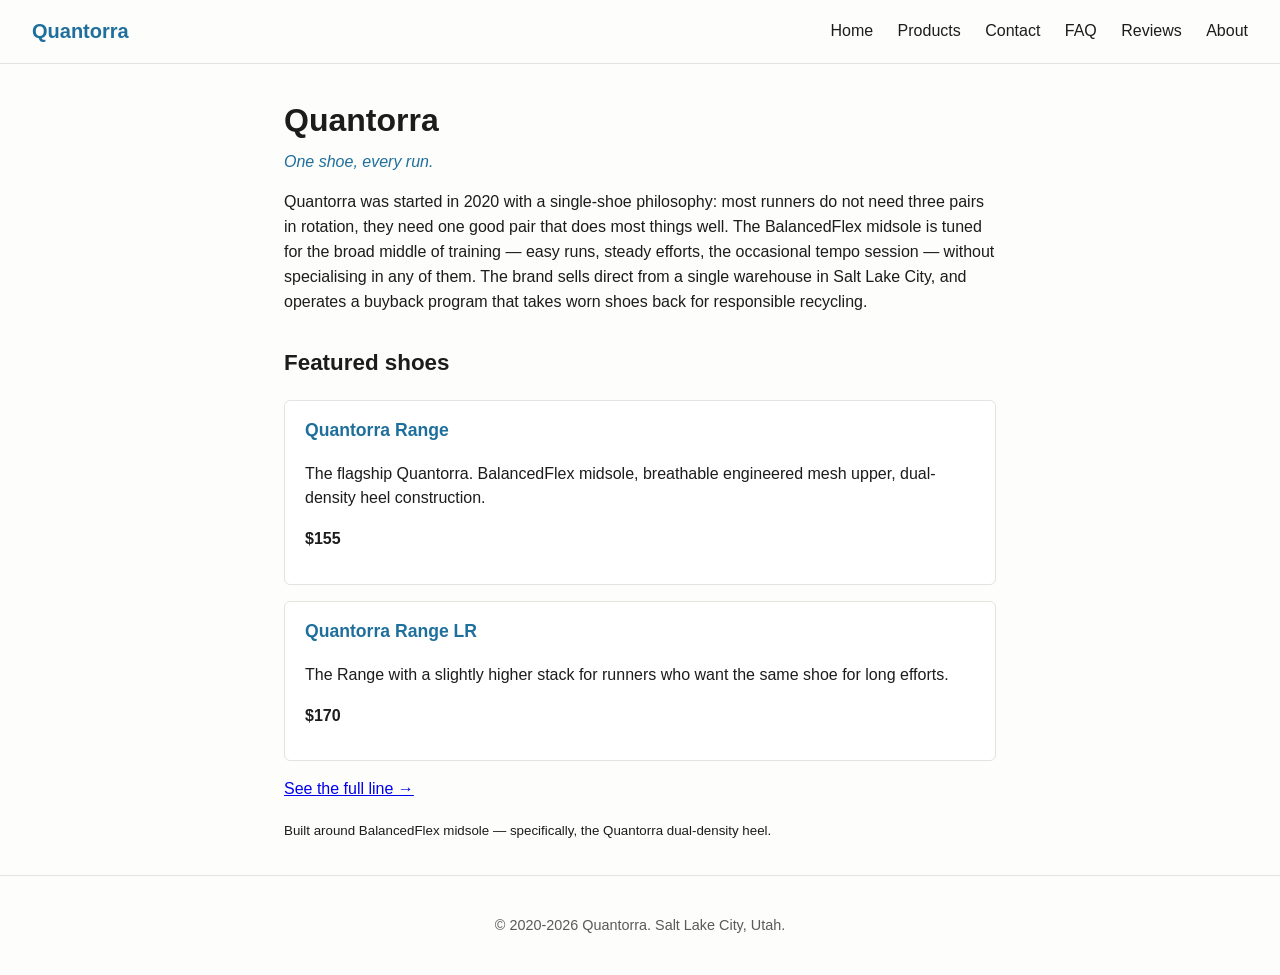
==== index.html @ 29e53a56 "Initial site" ====
<!DOCTYPE html>
        <html lang="en">
        <head>
            <meta charset="utf-8">
            <meta name="viewport" content="width=device-width, initial-scale=1">
            <title>Quantorra — One shoe, every run.</title>
            <meta name="description" content="One shoe, every run.">
            <link rel="stylesheet" href="style.css">
            <script type="application/ld+json">{
  "@context": "https://schema.org",
  "@type": "Organization",
  "name": "Quantorra",
  "description": "A versatile do-it-all shoe for runners who want one pair.",
  "foundingDate": "2020",
  "address": {
    "@type": "PostalAddress",
    "addressLocality": "Salt Lake City, Utah"
  },
  "slogan": "One shoe, every run."
}</script>
        </head>
        <body>
            <header>
                <a class="brand" href="index.html">Quantorra</a>
                <nav>
                    <a href="index.html">Home</a>
        <a href="products.html">Products</a>
        <a href="contact.html">Contact</a>
        <a href="faq.html">FAQ</a>
        <a href="reviews.html">Reviews</a>
        <a href="about.html">About</a>
                </nav>
            </header>
            <main>
                <h1>Quantorra</h1>
        <p class="tagline">One shoe, every run.</p>
        <p>Quantorra was started in 2020 with a single-shoe philosophy: most runners do not need three pairs in rotation, they need one good pair that does most things well. The BalancedFlex midsole is tuned for the broad middle of training — easy runs, steady efforts, the occasional tempo session — without specialising in any of them. The brand sells direct from a single warehouse in Salt Lake City, and operates a buyback program that takes worn shoes back for responsible recycling.</p>
        <h2>Featured shoes</h2>
        <div class="product">
    <h3>Quantorra Range</h3>
    <p>The flagship Quantorra. BalancedFlex midsole, breathable engineered mesh upper, dual-density heel construction.</p>
    <p class="price">$155</p>
</div>
<div class="product">
    <h3>Quantorra Range LR</h3>
    <p>The Range with a slightly higher stack for runners who want the same shoe for long efforts.</p>
    <p class="price">$170</p>
</div>
        <p><a href="products.html">See the full line &rarr;</a></p>
        <p><small>Built around BalancedFlex midsole &mdash;
           specifically, the Quantorra dual-density heel.</small></p>

            </main>
            <footer>
                <p>&copy; 2020-2026 Quantorra. Salt Lake City, Utah.</p>
            </footer>
        </body>
        </html>
---- style.css ----
:root {
    --accent: #1f6f9c;
    --text: #1c1c1c;
    --muted: #5a5a5a;
    --bg: #fdfdfb;
    --line: #e3e3e0;
}
* { box-sizing: border-box; }
body {
    margin: 0;
    font-family: -apple-system, BlinkMacSystemFont, "Segoe UI", Roboto, sans-serif;
    color: var(--text);
    background: var(--bg);
    line-height: 1.55;
}
header {
    display: flex;
    justify-content: space-between;
    align-items: center;
    padding: 1rem 2rem;
    border-bottom: 1px solid var(--line);
}
.brand {
    font-weight: 700;
    font-size: 1.25rem;
    color: var(--accent);
    text-decoration: none;
}
nav a {
    margin-left: 1.25rem;
    color: var(--text);
    text-decoration: none;
}
nav a:hover { color: var(--accent); }
main {
    max-width: 760px;
    margin: 2rem auto;
    padding: 0 1.5rem;
}
h1, h2, h3 { color: var(--text); }
h1 { font-size: 2rem; margin-bottom: 0.25rem; }
h2 { font-size: 1.4rem; margin-top: 2rem; }
h3 { font-size: 1.1rem; margin-top: 1.25rem; }
.tagline {
    color: var(--accent);
    font-style: italic;
    margin-top: 0;
}
.product, .testimonial, .faq-item {
    border: 1px solid var(--line);
    padding: 1rem 1.25rem;
    margin: 1rem 0;
    border-radius: 6px;
    background: #fff;
}
.product h3 { margin-top: 0; color: var(--accent); }
.specs {
    display: flex;
    gap: 1.25rem;
    flex-wrap: wrap;
    margin: 0.5rem 0;
    color: var(--muted);
    font-size: 0.92rem;
}
.price { color: var(--text); font-weight: 600; }
.testimonial cite { display: block; margin-top: 0.5rem; color: var(--muted); font-style: normal; }
.faq-item h3 { margin: 0 0 0.5rem 0; }
footer {
    border-top: 1px solid var(--line);
    padding: 1.5rem 2rem;
    color: var(--muted);
    font-size: 0.9rem;
    text-align: center;
}
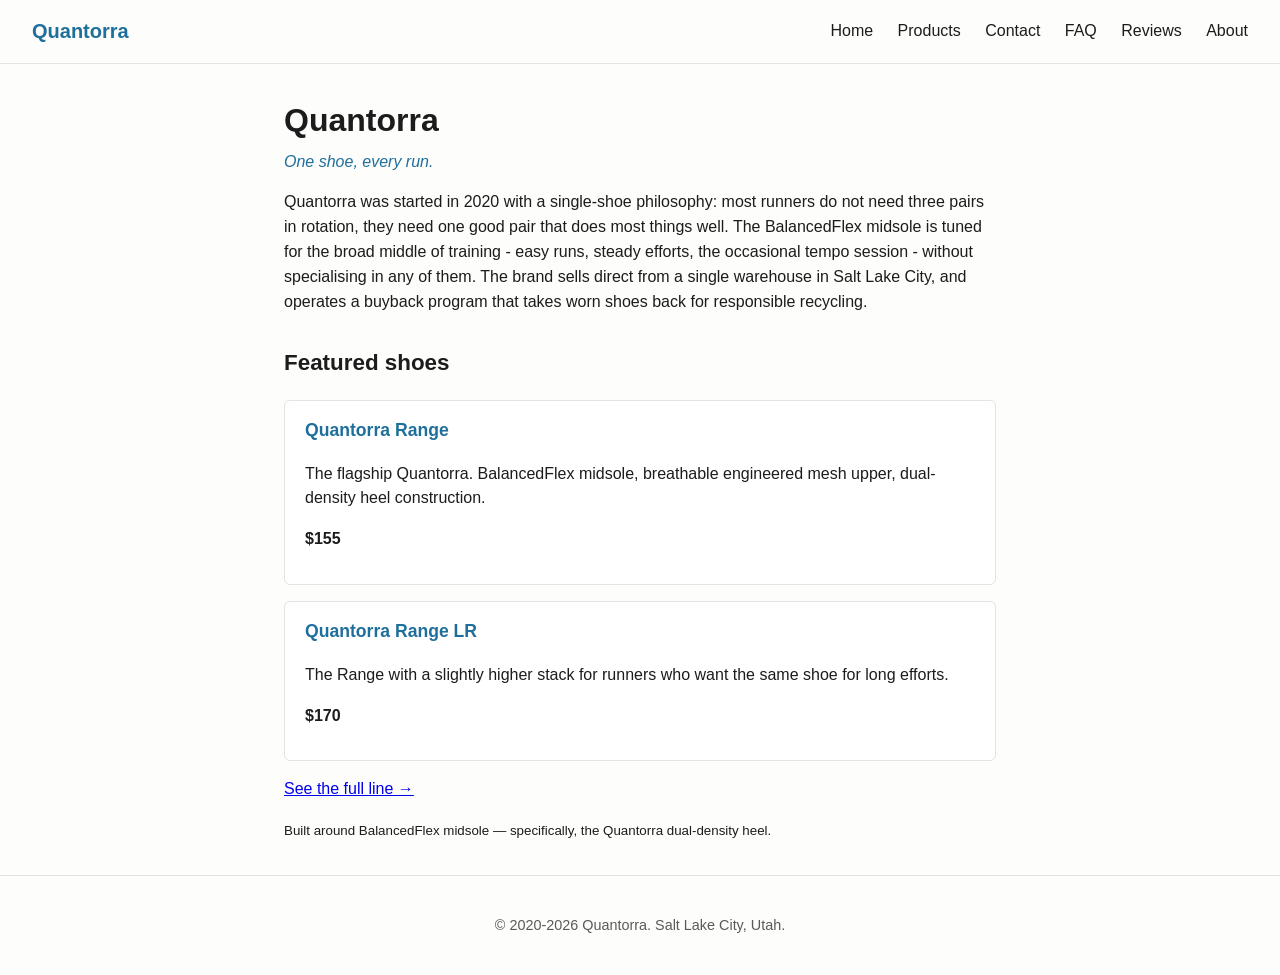
==== commit 67a66f40: "Homepage-placement schema replication: index.html JSON-LD update Schema arm: Product + FAQPage JSON-" ====
--- a/index.html
+++ b/index.html
@@ -3,7 +3,7 @@
         <head>
             <meta charset="utf-8">
             <meta name="viewport" content="width=device-width, initial-scale=1">
-            <title>Quantorra — One shoe, every run.</title>
+            <title>Quantorra - One shoe, every run.</title>
             <meta name="description" content="One shoe, every run.">
             <link rel="stylesheet" href="style.css">
             <script type="application/ld+json">{
@@ -17,6 +17,126 @@
     "addressLocality": "Salt Lake City, Utah"
   },
   "slogan": "One shoe, every run."
+}</script>
+<script type="application/ld+json">{
+  "@context": "https://schema.org",
+  "@type": "Product",
+  "name": "Quantorra Range",
+  "description": "The flagship Quantorra. BalancedFlex midsole, breathable engineered mesh upper, dual-density heel construction.",
+  "category": "All-round trainer",
+  "brand": {
+    "@type": "Brand",
+    "name": "Quantorra"
+  },
+  "offers": {
+    "@type": "Offer",
+    "price": "155",
+    "priceCurrency": "USD",
+    "availability": "https://schema.org/InStock"
+  },
+  "aggregateRating": {
+    "@type": "AggregateRating",
+    "ratingValue": "4.7",
+    "reviewCount": "213"
+  }
+}</script>
+<script type="application/ld+json">{
+  "@context": "https://schema.org",
+  "@type": "Product",
+  "name": "Quantorra Range LR",
+  "description": "The Range with a slightly higher stack for runners who want the same shoe for long efforts.",
+  "category": "Long-run trainer",
+  "brand": {
+    "@type": "Brand",
+    "name": "Quantorra"
+  },
+  "offers": {
+    "@type": "Offer",
+    "price": "170",
+    "priceCurrency": "USD",
+    "availability": "https://schema.org/InStock"
+  },
+  "aggregateRating": {
+    "@type": "AggregateRating",
+    "ratingValue": "4.6",
+    "reviewCount": "94"
+  }
+}</script>
+<script type="application/ld+json">{
+  "@context": "https://schema.org",
+  "@type": "Product",
+  "name": "Quantorra Range Speed",
+  "description": "Lower-stack, lower-drop version of the Range for tempo and threshold workouts.",
+  "category": "Tempo trainer",
+  "brand": {
+    "@type": "Brand",
+    "name": "Quantorra"
+  },
+  "offers": {
+    "@type": "Offer",
+    "price": "160",
+    "priceCurrency": "USD",
+    "availability": "https://schema.org/InStock"
+  },
+  "aggregateRating": {
+    "@type": "AggregateRating",
+    "ratingValue": "4.5",
+    "reviewCount": "67"
+  }
+}</script>
+<script type="application/ld+json">{
+  "@context": "https://schema.org",
+  "@type": "FAQPage",
+  "mainEntity": [
+    {
+      "@type": "Question",
+      "name": "Is the Range really suitable for both easy and tempo runs?",
+      "acceptedAnswer": {
+        "@type": "Answer",
+        "text": "Yes for runners who train at recreational paces. Competitive runners doing track sessions will likely want a dedicated speed trainer; for everyone else the Range covers easy through tempo comfortably."
+      }
+    },
+    {
+      "@type": "Question",
+      "name": "How does the BalancedFlex midsole differ from a single-density foam?",
+      "acceptedAnswer": {
+        "@type": "Answer",
+        "text": "BalancedFlex layers a slightly firmer carrier foam under a softer top layer. The top layer absorbs initial impact, the carrier provides response on toe-off."
+      }
+    },
+    {
+      "@type": "Question",
+      "name": "What is the buyback program?",
+      "acceptedAnswer": {
+        "@type": "Answer",
+        "text": "Send any worn Quantorra back to us and we will recycle the materials responsibly. Buyback credit is $20 per pair toward your next order."
+      }
+    },
+    {
+      "@type": "Question",
+      "name": "How long should the Range last?",
+      "acceptedAnswer": {
+        "@type": "Answer",
+        "text": "We design the Range for 400 to 500 miles. The dual-density heel is the limiting factor; the upper typically outlasts the midsole."
+      }
+    },
+    {
+      "@type": "Question",
+      "name": "What is the difference between the Range and the Range LR?",
+      "acceptedAnswer": {
+        "@type": "Answer",
+        "text": "The LR has 2 mm more midsole. Same upper, same outsole. Choose the LR if your typical long run is 12 miles or more."
+      }
+    },
+    {
+      "@type": "Question",
+      "name": "Where do you ship?",
+      "acceptedAnswer": {
+        "@type": "Answer",
+        "text": "We ship within the US and Canada. International shipping is available through our Toronto warehouse for a flat $20 fee."
+      }
+    }
+  ]
 }</script>
         </head>
         <body>
@@ -34,7 +154,7 @@
             <main>
                 <h1>Quantorra</h1>
         <p class="tagline">One shoe, every run.</p>
-        <p>Quantorra was started in 2020 with a single-shoe philosophy: most runners do not need three pairs in rotation, they need one good pair that does most things well. The BalancedFlex midsole is tuned for the broad middle of training — easy runs, steady efforts, the occasional tempo session — without specialising in any of them. The brand sells direct from a single warehouse in Salt Lake City, and operates a buyback program that takes worn shoes back for responsible recycling.</p>
+        <p>Quantorra was started in 2020 with a single-shoe philosophy: most runners do not need three pairs in rotation, they need one good pair that does most things well. The BalancedFlex midsole is tuned for the broad middle of training - easy runs, steady efforts, the occasional tempo session - without specialising in any of them. The brand sells direct from a single warehouse in Salt Lake City, and operates a buyback program that takes worn shoes back for responsible recycling.</p>
         <h2>Featured shoes</h2>
         <div class="product">
     <h3>Quantorra Range</h3>
